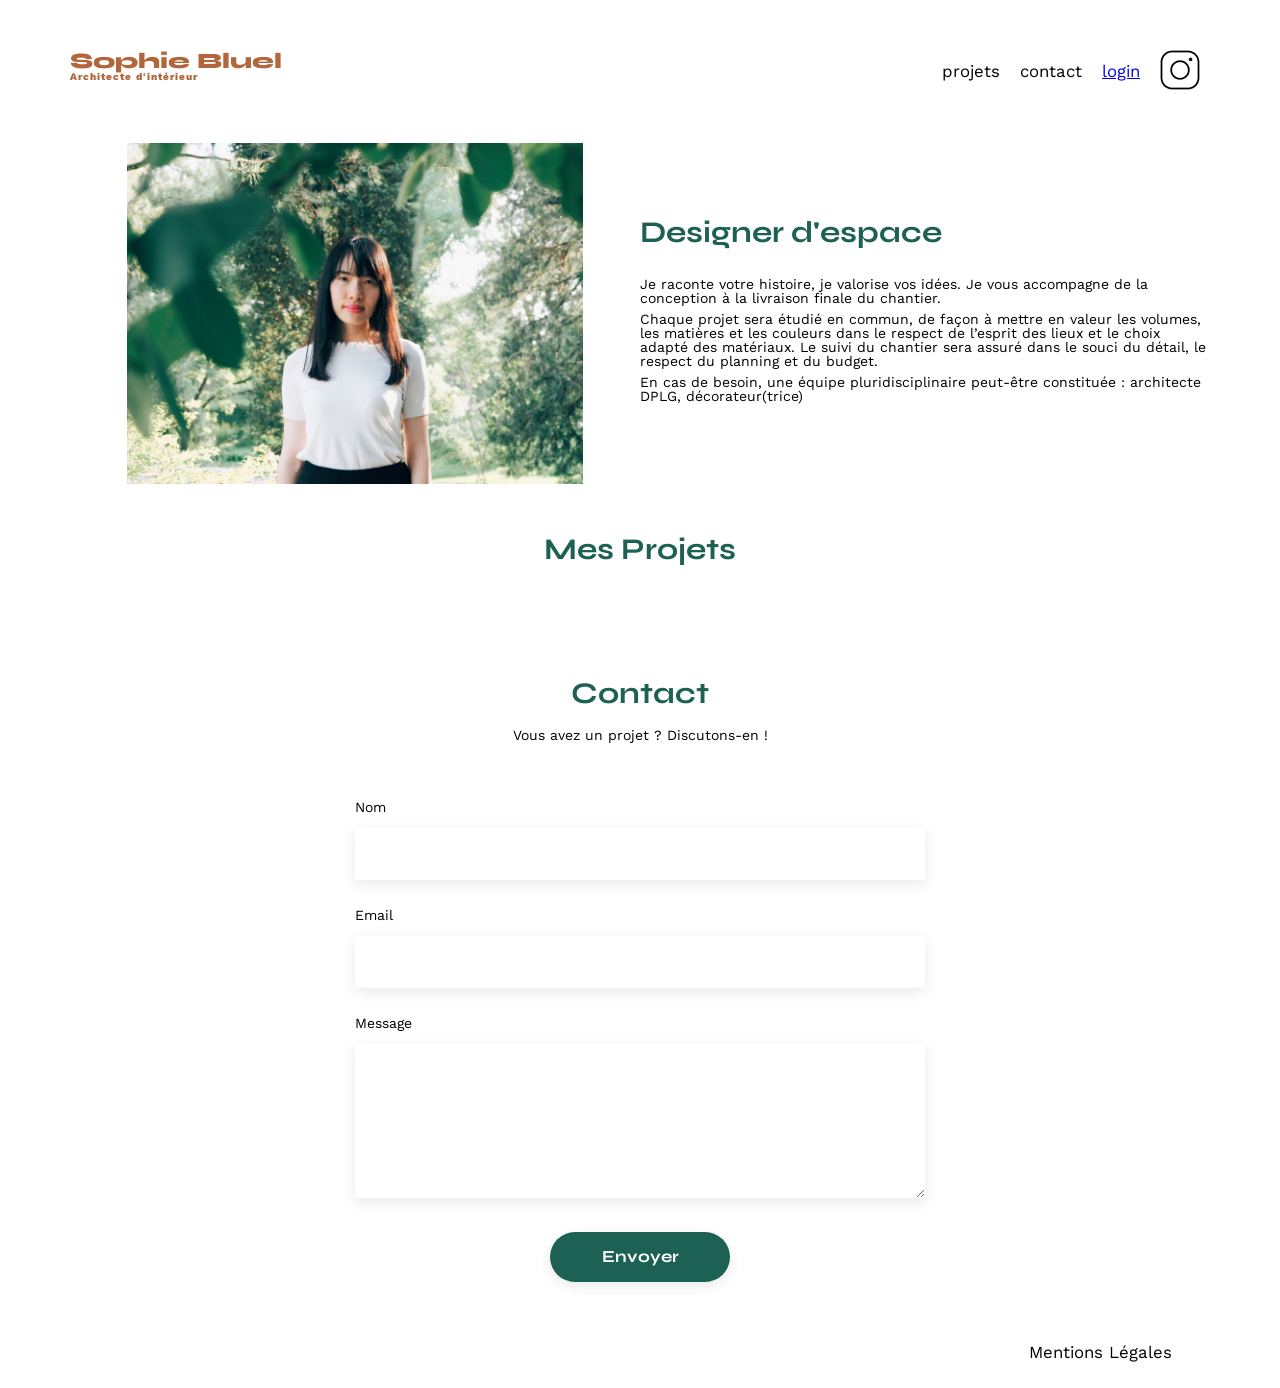
==== FrontEnd/index.html @ d412f5e6 "Initial commit - portfolio architecte" ====
<!DOCTYPE html>
<html lang="fr">
<head>
	<meta charset="UTF-8">
	<title>Sophie Bluel - Architecte d'intérieur</title>
	<meta name="viewport" content="width=device-width, initial-scale=1.0">
	<link rel="preconnect" href="https://fonts.googleapis.com">
	<link rel="preconnect" href="https://fonts.gstatic.com" crossorigin>
	<link href="https://fonts.googleapis.com/css2?family=Syne:wght@700;800&family=Work+Sans&display=swap" rel="stylesheet">
	<meta name="description" content="">
	<link rel="stylesheet" href="./assets/style.css">
</head>

<body>
	<div class="edit-banner" style="display:none;">
    <p>Mode édition</p>
</div>
<header>
	<h1>Sophie Bluel <span>Architecte d'intérieur</span></h1>
	<nav>
		<ul>
			<li>projets</li>
			<li>contact</li>
			<li><a href="./login.html" id="nav-login">login</a></li>
			<li><img src="./assets/icons/instagram.png" alt="Instagram"></li>
		</ul>
	</nav>
</header>
<main>
	<section id="introduction">
		<figure>
			<img src="./assets/images/sophie-bluel.png" alt="">
		</figure>
		<article>
			<h2>Designer d'espace</h2>
			<p>Je raconte votre histoire, je valorise vos idées. Je vous accompagne de la conception à la livraison finale du chantier.</p>
			<p>Chaque projet sera étudié en commun, de façon à mettre en valeur les volumes, les matières et les couleurs dans le respect de l’esprit des lieux et le choix adapté des matériaux. Le suivi du chantier sera assuré dans le souci du détail, le respect du planning et du budget.</p>
			<p>En cas de besoin, une équipe pluridisciplinaire peut-être constituée : architecte DPLG, décorateur(trice)</p>
		</article>
	</section>
	<section id="portfolio">
		<h2>Mes Projets</h2>
		<button class="btn-edit" style="display:none;">
    modifier
</button>
		 <div class="filters">
        <!-- les boutons seront créés par le JS -->
    </div>
		<div class="gallery">
			
	<!-- vide : le JavaScript génère les photos depuis l'API -->
		</div>
	</section>
	<section id="contact">
		<h2>Contact</h2>
		<p>Vous avez un projet ? Discutons-en !</p>
		<form action="#" method="post">
			<label for="name">Nom</label>
			<input type="text" name="name" id="name">
			<label for="email">Email</label>
			<input type="email" name="email" id="email">
			<label for="message">Message</label>
			<textarea name="message" id="message" cols="30" rows="10"></textarea>
			<input type="submit" value="Envoyer">
		</form>
	</section>
</main>

<footer>
	<nav>
		<ul>
			<li>Mentions Légales</li>
		</ul>
	</nav>
</footer>
<div id="modal" class="modal hidden">
    <div class="modal-wrapper">
        <button class="modal-close">&times;</button>
        <button class="modal-back hidden">&larr;</button>

        <!-- Vue 1 : galerie admin -->
        <div id="modal-gallery">
            <h3>Galerie photo</h3>
            <div class="modal-photos"></div>
            <hr>
            <button id="btn-add-photo">Ajouter une photo</button>
        </div>

        <!-- Vue 2 : formulaire ajout -->
        <div id="modal-form" class="hidden">
            <h3>Ajout photo</h3>
            <form id="add-work-form">
                <label>Image</label>
                <input type="file" id="work-image" accept="image/*">
                <img id="preview" style="display:none; max-width:200px;">

                <label>Titre</label>
                <input type="text" id="work-title" placeholder="Titre" required>

                <label>Catégorie</label>
                <select id="work-category" required></select>

                <p id="form-error" style="display:none; color:red;"></p>
                <button type="submit">Valider</button>
            </form>
        </div>
    </div>
</div>
<script src="./assets/script.js"></script>
</body>
</html>
---- FrontEnd/assets/style.css ----
/* http://meyerweb.com/eric/tools/css/reset/
   v2.0 | 20110126
   License: none (public domain)
*/

html,
body,
div,
span,
applet,
object,
iframe,
h1,
h2,
h3,
h4,
h5,
h6,
p,
blockquote,
pre,
a,
abbr,
acronym,
address,
big,
cite,
code,
del,
dfn,
em,
img,
ins,
kbd,
q,
s,
samp,
small,
strike,
strong,
sub,
sup,
tt,
var,
b,
u,
i,
center,
dl,
dt,
dd,
ol,
ul,
li,
fieldset,
form,
label,
legend,
table,
caption,
tbody,
tfoot,
thead,
tr,
th,
td,
article,
aside,
canvas,
details,
embed,
figure,
figcaption,
footer,
header,
hgroup,
menu,
nav,
output,
ruby,
section,
summary,
time,
mark,
audio,
video {
  margin: 0;
  padding: 0;
  border: 0;
  font-size: 100%;
  font: inherit;
  vertical-align: baseline;
}
/* HTML5 display-role reset for older browsers */
article,
aside,
details,
figcaption,
figure,
footer,
header,
hgroup,
menu,
nav,
section {
  display: block;
}
body {
  line-height: 1;
}
ol,
ul {
  list-style: none;
}
blockquote,
q {
  quotes: none;
}
blockquote:before,
blockquote:after,
q:before,
q:after {
  content: "";
  content: none;
}
table {
  border-collapse: collapse;
  border-spacing: 0;
}
/** end reset css**/
body {
  max-width: 1140px;
  margin: auto;
  font-family: "Work Sans";
  font-size: 14px;
}
header {
  display: flex;
  justify-content: space-between;
  margin: 50px 0;
}
section {
  margin: 50px 0;
}

h1 {
  display: flex;
  flex-direction: column;
  font-family: "Syne";
  font-size: 22px;
  font-weight: 800;
  color: #b1663c;
}

h1 > span {
  font-family: "Work Sans";
  font-size: 10px;
  letter-spacing: 0.1em;
}

h2 {
  font-family: "Syne";
  font-weight: 700;
  font-size: 30px;
  color: #1d6154;
}
nav ul {
  display: flex;
  align-items: center;
  list-style-type: none;
}
nav li {
  padding: 0 10px;
  font-size: 1.2em;
}

li:hover {
  color: #b1663c;
}
#introduction {
  display: flex;
  align-items: center;
}
#introduction figure {
  flex: 1;
}
#introduction img {
  display: block;
  margin: auto;
  width: 80%;
}

#introduction article {
  flex: 1;
}
#introduction h2 {
  margin-bottom: 1em;
}

#introduction p {
  margin-bottom: 0.5em;
}
#portfolio h2 {
  text-align: center;
  margin-bottom: 1em;
}
/* ── Boutons de filtre ── */
.filters {
  display: flex;
  gap: 15px;
  justify-content: center;
  margin: 2rem 0;
}

.filters button {
  padding: 10px 25px;
  border-radius: 50px;
  border: 2px solid #1d6154;
  background-color: transparent;
  color: #1d6154;
  font-family: "Work Sans", sans-serif;
  font-size: 14px;
  cursor: pointer;
  transition: all 0.3s ease;
}

.filters button:hover {
  background-color: #1d6154;
  color: white;
}

.filters button.active {
  background-color: #1d6154;
  color: white;
  border-color: #1d6154;
}
.gallery {
  width: 100%;
  display: grid;
  grid-template-columns: 1fr 1fr 1fr;
  grid-column-gap: 20px;
  grid-row-gap: 20px;
}

.gallery img {
  width: 100%;
}
#contact {
  width: 50%;
  margin: auto;
}
#contact > * {
  text-align: center;
}
#contact h2 {
  margin-bottom: 20px;
}
#contact form {
  text-align: left;
  margin-top: 30px;
  display: flex;
  flex-direction: column;
}

#contact input {
  height: 50px;
  font-size: 1.2em;
  border: none;
  box-shadow: 0px 4px 14px rgba(0, 0, 0, 0.09);
}
#contact label {
  margin: 2em 0 1em 0;
}
#contact textarea {
  border: none;
  box-shadow: 0px 4px 14px rgba(0, 0, 0, 0.09);
}

input[type="submit"] {
  font-family: "Syne";
  font-weight: 700;
  color: white;
  background-color: #1d6154;
  margin: 2em auto;
  width: 180px;
  text-align: center;
  border-radius: 60px;
}

footer nav ul {
  display: flex;
  justify-content: flex-end;
  margin: 2em;
}

/* ── Mode édition ── */
.edit-banner {
  background-color: #000000;
  color: #ffffff;
  display: flex;
  align-items: center;
  justify-content: center;
  padding: 10px;
  font-family: "Work Sans", sans-serif;
  font-size: 14px;
  width: 100%;
}

.edit-banner p {
  display: flex;
  align-items: center;
  gap: 10px;
}

.btn-edit {
  background: none;
  border: none;
  cursor: pointer;
  font-family: "Work Sans", sans-serif;
  font-size: 14px;
  display: flex;
  align-items: center;
  gap: 5px;
}
/* ── Modale ── */
.hidden {
  display: none !important;
}

.modal {
  position: fixed;
  top: 0;
  left: 0;
  width: 100%;
  height: 100%;
  background-color: rgba(0, 0, 0, 0.7);
  display: flex;
  align-items: center;
  justify-content: center;
  z-index: 100;
}

.modal-wrapper {
  background-color: white;
  padding: 2rem;
  border-radius: 10px;
  width: 630px;
  max-height: 85vh;
  overflow-y: auto;
  position: relative;
}

.modal-close {
  position: absolute;
  top: 1rem;
  right: 1rem;
  background: none;
  border: none;
  font-size: 1.5rem;
  cursor: pointer;
}

.modal-back {
  position: absolute;
  top: 1rem;
  left: 1rem;
  background: none;
  border: none;
  font-size: 1.5rem;
  cursor: pointer;
}

.modal-photos {
  display: grid;
  grid-template-columns: repeat(3, 1fr);
  gap: 1rem;
  margin: 1rem 0;
}

.modal-photos figure {
  position: relative;
  margin: 0;
}

.modal-photos figure img {
  width: 100%;
  height: 130px;
  object-fit: cover;
}

.modal-photos figure button {
  position: absolute;
  bottom: 0.3rem;
  right: 0.3rem;
  background: none;
  border: none;
  cursor: pointer;
  font-size: 1.2rem;
}

#modal-form form {
  display: flex;
  flex-direction: column;
  gap: 1rem;
}

#modal-form input,
#modal-form select {
  padding: 0.5rem;
  border: 1px solid #ccc;
  border-radius: 5px;
}

#modal-form button[type="submit"] {
  background-color: #1d6154;
  color: white;
  padding: 0.75rem;
  border: none;
  border-radius: 5px;
  cursor: pointer;
  font-size: 1rem;
}

#preview {
  max-width: 200px;
  max-height: 169px;
  object-fit: cover;
}
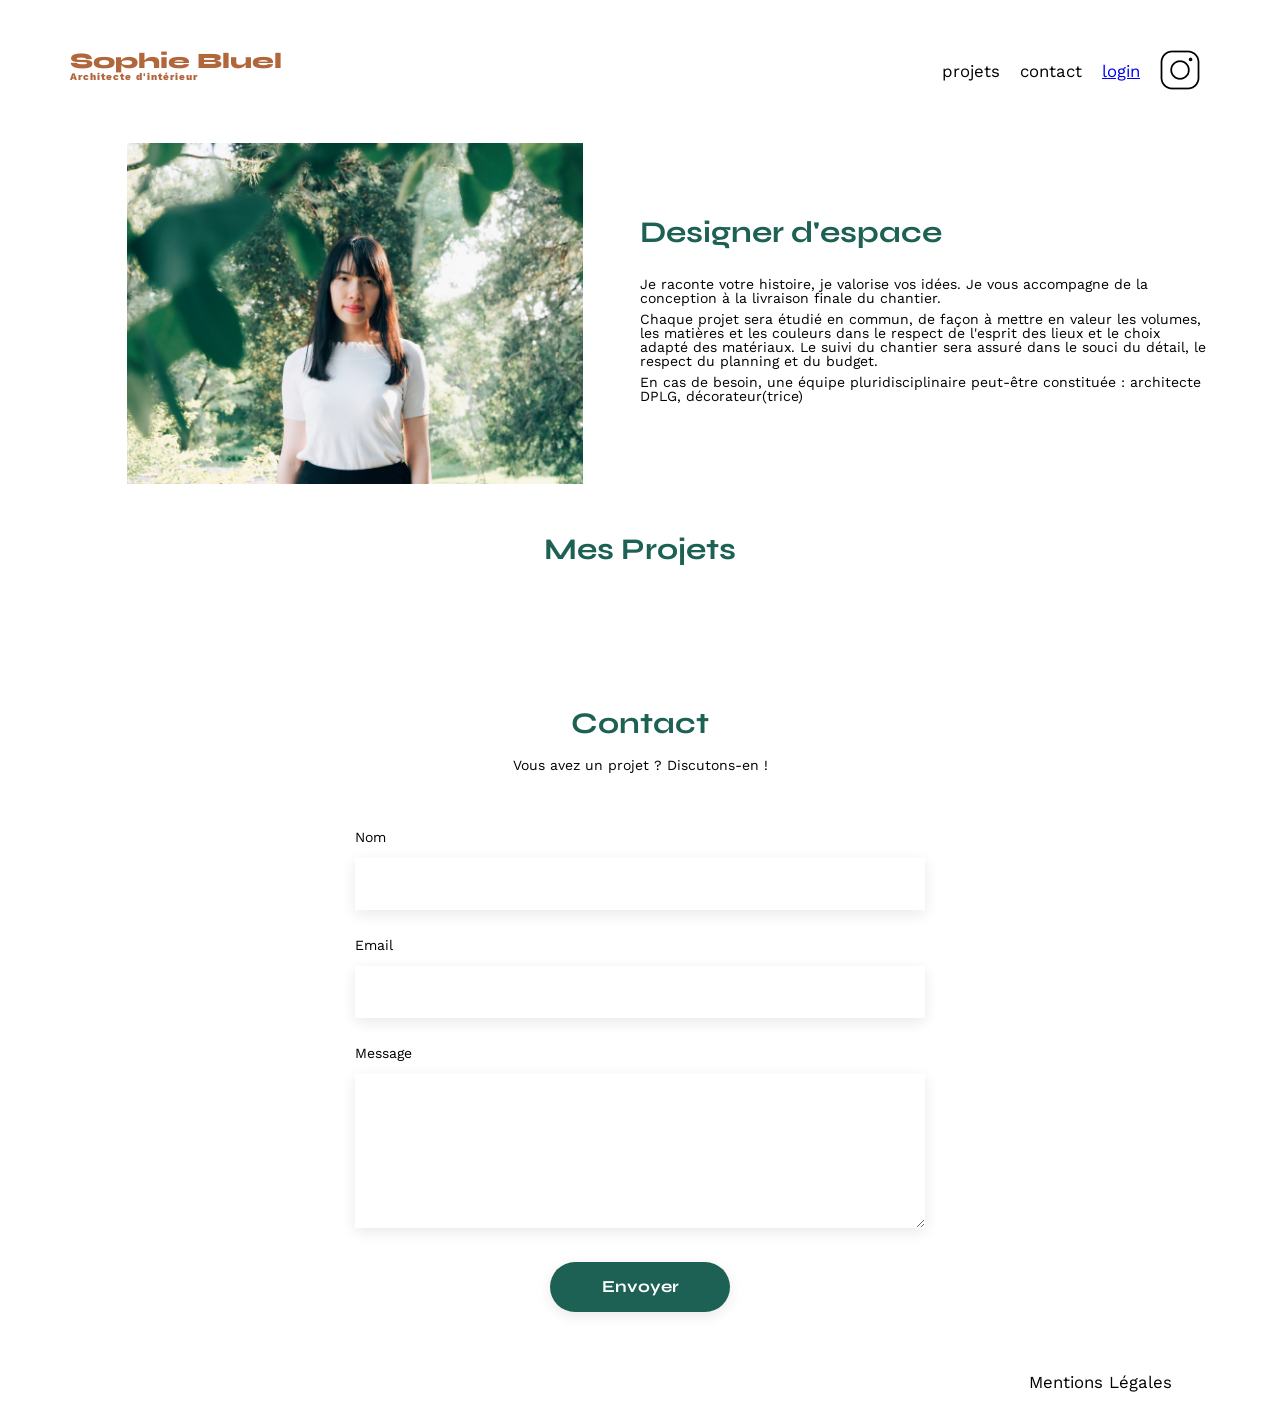
==== commit 0c898efc: "Correction du formulaire et style" ====
--- a/FrontEnd/index.html
+++ b/FrontEnd/index.html
@@ -10,102 +10,128 @@
 	<meta name="description" content="">
 	<link rel="stylesheet" href="./assets/style.css">
 </head>
-
 <body>
 	<div class="edit-banner" style="display:none;">
-    <p>Mode édition</p>
-</div>
-<header>
-	<h1>Sophie Bluel <span>Architecte d'intérieur</span></h1>
-	<nav>
-		<ul>
-			<li>projets</li>
-			<li>contact</li>
-			<li><a href="./login.html" id="nav-login">login</a></li>
-			<li><img src="./assets/icons/instagram.png" alt="Instagram"></li>
-		</ul>
-	</nav>
-</header>
-<main>
-	<section id="introduction">
-		<figure>
-			<img src="./assets/images/sophie-bluel.png" alt="">
-		</figure>
-		<article>
-			<h2>Designer d'espace</h2>
-			<p>Je raconte votre histoire, je valorise vos idées. Je vous accompagne de la conception à la livraison finale du chantier.</p>
-			<p>Chaque projet sera étudié en commun, de façon à mettre en valeur les volumes, les matières et les couleurs dans le respect de l’esprit des lieux et le choix adapté des matériaux. Le suivi du chantier sera assuré dans le souci du détail, le respect du planning et du budget.</p>
-			<p>En cas de besoin, une équipe pluridisciplinaire peut-être constituée : architecte DPLG, décorateur(trice)</p>
-		</article>
-	</section>
-	<section id="portfolio">
-		<h2>Mes Projets</h2>
-		<button class="btn-edit" style="display:none;">
-    modifier
-</button>
-		 <div class="filters">
-        <!-- les boutons seront créés par le JS -->
-    </div>
-		<div class="gallery">
-			
-	<!-- vide : le JavaScript génère les photos depuis l'API -->
+		<p>Mode édition</p>
+	</div>
+	<header>
+		<h1>Sophie Bluel <span>Architecte d'intérieur</span></h1>
+		<nav>
+			<ul>
+				<li>projets</li>
+				<li>contact</li>
+				<li><a href="./login.html" id="nav-login">login</a></li>
+				<li><img src="./assets/icons/instagram.png" alt="Instagram"></li>
+			</ul>
+		</nav>
+	</header>
+	<main>
+		<section id="introduction">
+			<figure>
+				<img src="./assets/images/sophie-bluel.png" alt="">
+			</figure>
+			<article>
+				<h2>Designer d'espace</h2>
+				<p>Je raconte votre histoire, je valorise vos idées. Je vous accompagne de la conception à la livraison finale du chantier.</p>
+				<p>Chaque projet sera étudié en commun, de façon à mettre en valeur les volumes, les matières et les couleurs dans le respect de l'esprit des lieux et le choix adapté des matériaux. Le suivi du chantier sera assuré dans le souci du détail, le respect du planning et du budget.</p>
+				<p>En cas de besoin, une équipe pluridisciplinaire peut-être constituée : architecte DPLG, décorateur(trice)</p>
+			</article>
+		</section>
+		<section id="portfolio">
+			<div class="portfolio-header">
+				<h2>Mes Projets</h2>
+				<button class="btn-edit" style="display:none;">
+					<svg width="16" height="16" viewBox="0 0 16 16" fill="none" xmlns="http://www.w3.org/2000/svg">
+						<path d="M11.333 2a1.886 1.886 0 0 1 2.667 2.667L4.933 13.733l-3.6.8.8-3.6L11.333 2z" stroke="#000000" stroke-width="1.4" stroke-linecap="round" stroke-linejoin="round"/>
+					</svg>
+					modifier
+				</button>
+			</div>
+			<div class="filters">
+				<!-- les boutons seront créés par le JS -->
+			</div>
+			<div class="gallery">
+				<!-- vide : le JavaScript génère les photos depuis l'API -->
+			</div>
+		</section>
+		<section id="contact">
+			<h2>Contact</h2>
+			<p>Vous avez un projet ? Discutons-en !</p>
+			<form action="#" method="post">
+				<label for="name">Nom</label>
+				<input type="text" name="name" id="name">
+				<label for="email">Email</label>
+				<input type="email" name="email" id="email">
+				<label for="message">Message</label>
+				<textarea name="message" id="message" cols="30" rows="10"></textarea>
+				<input type="submit" value="Envoyer">
+			</form>
+		</section>
+	</main>
+	<footer>
+		<nav>
+			<ul>
+				<li>Mentions Légales</li>
+			</ul>
+		</nav>
+	</footer>
+
+	<!-- ── MODALE ── -->
+	<div id="modal" class="modal hidden">
+		<div class="modal-wrapper">
+			<button class="modal-close">&times;</button>
+			<button class="modal-back hidden">&#8592;</button>
+
+			<!-- Vue 1 : galerie admin -->
+			<div id="modal-gallery">
+				<h3>Galerie photo</h3>
+				<div class="modal-photos"></div>
+				<hr class="modal-hr">
+				<button id="btn-add-photo">Ajouter une photo</button>
+			</div>
+
+			<!-- Vue 2 : formulaire ajout -->
+			<div id="modal-form" class="hidden">
+				<h3>Ajout photo</h3>
+				<form id="add-work-form">
+					<!-- Zone upload -->
+					<div class="upload-zone" id="upload-zone">
+						<input type="file" id="work-image" accept="image/jpeg,image/png" hidden>
+						<img id="preview" style="display:none;">
+						<div class="upload-placeholder" id="upload-placeholder">
+							<div class="upload-icon">
+								<svg width="40" height="40" viewBox="0 0 40 40" fill="none" xmlns="http://www.w3.org/2000/svg">
+									<rect x="4" y="8" width="32" height="26" rx="3" fill="none" stroke="#9bb5c0" stroke-width="1.5"/>
+									<circle cx="14" cy="17" r="3" fill="#9bb5c0"/>
+									<path d="M6 30 L14 20 L21 27 L27 21 L34 30" fill="none" stroke="#9bb5c0" stroke-width="1.5" stroke-linejoin="round"/>
+								</svg>
+							</div>
+							<button type="button" class="btn-upload-trigger" id="btn-upload-trigger">+ Ajouter photo</button>
+							<p class="upload-hint">jpg, png : 4mo max</p>
+						</div>
+					</div>
+
+					<div class="form-field">
+						<label for="work-title">Titre</label>
+						<input type="text" id="work-title" required>
+					</div>
+
+					<div class="form-field">
+						<label for="work-category">Catégorie</label>
+						<select id="work-category" required>
+							<option value=""></option>
+						</select>
+					</div>
+
+					<hr class="modal-hr">
+
+					<p id="form-error" style="display:none; color:#e74c3c; font-size:13px; text-align:center; margin-bottom:10px;"></p>
+					<button type="submit" id="btn-valider" class="btn-valider" disabled>Valider</button>
+				</form>
+			</div>
 		</div>
-	</section>
-	<section id="contact">
-		<h2>Contact</h2>
-		<p>Vous avez un projet ? Discutons-en !</p>
-		<form action="#" method="post">
-			<label for="name">Nom</label>
-			<input type="text" name="name" id="name">
-			<label for="email">Email</label>
-			<input type="email" name="email" id="email">
-			<label for="message">Message</label>
-			<textarea name="message" id="message" cols="30" rows="10"></textarea>
-			<input type="submit" value="Envoyer">
-		</form>
-	</section>
-</main>
+	</div>
 
-<footer>
-	<nav>
-		<ul>
-			<li>Mentions Légales</li>
-		</ul>
-	</nav>
-</footer>
-<div id="modal" class="modal hidden">
-    <div class="modal-wrapper">
-        <button class="modal-close">&times;</button>
-        <button class="modal-back hidden">&larr;</button>
-
-        <!-- Vue 1 : galerie admin -->
-        <div id="modal-gallery">
-            <h3>Galerie photo</h3>
-            <div class="modal-photos"></div>
-            <hr>
-            <button id="btn-add-photo">Ajouter une photo</button>
-        </div>
-
-        <!-- Vue 2 : formulaire ajout -->
-        <div id="modal-form" class="hidden">
-            <h3>Ajout photo</h3>
-            <form id="add-work-form">
-                <label>Image</label>
-                <input type="file" id="work-image" accept="image/*">
-                <img id="preview" style="display:none; max-width:200px;">
-
-                <label>Titre</label>
-                <input type="text" id="work-title" placeholder="Titre" required>
-
-                <label>Catégorie</label>
-                <select id="work-category" required></select>
-
-                <p id="form-error" style="display:none; color:red;"></p>
-                <button type="submit">Valider</button>
-            </form>
-        </div>
-    </div>
-</div>
-<script src="./assets/script.js"></script>
+	<script src="./assets/script.js"></script>
 </body>
 </html>
--- a/FrontEnd/assets/style.css
+++ b/FrontEnd/assets/style.css
@@ -345,7 +345,8 @@
   padding: 2rem;
   border-radius: 10px;
   width: 630px;
-  max-height: 85vh;
+  min-height: 680px;
+  max-height: 90vh;
   overflow-y: auto;
   position: relative;
 }
@@ -402,23 +403,22 @@
   display: flex;
   flex-direction: column;
   gap: 1rem;
-}
-
-#modal-form input,
-#modal-form select {
-  padding: 0.5rem;
-  border: 1px solid #ccc;
-  border-radius: 5px;
+  flex: 1;
 }
 
 #modal-form button[type="submit"] {
+  margin-top: auto;
   background-color: #1d6154;
   color: white;
   padding: 0.75rem;
   border: none;
-  border-radius: 5px;
+  border-radius: 60px;
   cursor: pointer;
   font-size: 1rem;
+  font-family: "Work Sans", sans-serif;
+  font-weight: 600;
+  width: 220px;
+  align-self: center;
 }
 
 #preview {
@@ -426,3 +426,281 @@
   max-height: 169px;
   object-fit: cover;
 }
+
+/* ══════════════════════════════════════════════
+   MODIFICATIONS P6 v3 — Précision screenshots
+   ══════════════════════════════════════════════ */
+
+/* ── Portfolio header : h2 + btn-edit alignés sur la même ligne ── */
+.portfolio-header {
+  display: flex;
+  align-items: center;
+  justify-content: center;
+  gap: 20px;
+  margin-bottom: 2em;
+}
+
+/* Annuler le margin-bottom du h2 dans portfolio-header */
+.portfolio-header h2 {
+  margin-bottom: 0;
+  text-align: left;
+  line-height: 1;
+}
+
+/* Bouton modifier — noir, aligné avec h2 */
+.btn-edit {
+  background: none;
+  border: none;
+  cursor: pointer;
+  font-family: "Work Sans", sans-serif;
+  font-size: 14px;
+  color: #000000;
+  display: flex;
+  align-items: center;
+  gap: 6px;
+  padding: 0;
+  line-height: 1;
+}
+
+.btn-edit:hover { opacity: 0.6; }
+
+/* ── Modale overlay ── */
+.modal {
+  position: fixed;
+  top: 0; left: 0;
+  width: 100%; height: 100%;
+  background-color: rgba(0,0,0,0.6);
+  display: flex;
+  align-items: center;
+  justify-content: center;
+  z-index: 1000;
+}
+
+/* ── Modale wrapper — taille identique pour les 2 vues ── */
+/* Galerie : ~620px x 680px | Ajout : ~540px x 680px
+   On utilise 630px pour harmoniser comme sur les screenshots */
+.modal-wrapper {
+  background-color: #fff;
+  border-radius: 10px;
+  width: 630px;
+  min-height: 680px;
+  max-height: 90vh;
+  overflow-y: auto;
+  position: relative;
+  padding: 40px 46px 40px;
+  display: flex;
+  flex-direction: column;
+}
+
+/* ── Boutons fermer / retour ── */
+.modal-close {
+  position: absolute;
+  top: 16px; right: 20px;
+  background: none; border: none;
+  font-size: 22px; cursor: pointer;
+  color: #333; line-height: 1;
+}
+.modal-back {
+  position: absolute;
+  top: 16px; left: 20px;
+  background: none; border: none;
+  font-size: 20px; cursor: pointer;
+  color: #333; line-height: 1;
+}
+.modal-close:hover, .modal-back:hover { opacity: 0.6; }
+
+/* ── Titres modale ── */
+#modal-gallery h3,
+#modal-form h3 {
+  font-family: "Syne", sans-serif;
+  font-size: 22px;
+  font-weight: 700;
+  text-align: center;
+  color: #000;
+  margin-bottom: 28px;
+}
+
+/* ── VUE 1 : Galerie photos — grille 5 colonnes ── */
+.modal-photos {
+  display: grid;
+  grid-template-columns: repeat(5, 1fr);
+  gap: 10px;
+  margin-bottom: 20px;
+}
+
+.modal-photos figure {
+  position: relative;
+  margin: 0;
+}
+
+.modal-photos figure img {
+  width: 100%;
+  height: 84px;
+  object-fit: cover;
+  border-radius: 2px;
+  display: block;
+}
+
+/* Poubelle en HAUT à droite — comme sur le screenshot */
+.modal-photos figure button {
+  position: absolute;
+  top: 4px;
+  right: 4px;
+  background: rgba(0,0,0,0.70);
+  border: none;
+  cursor: pointer;
+  width: 26px;
+  height: 26px;
+  display: flex;
+  align-items: center;
+  justify-content: center;
+  border-radius: 4px;
+  padding: 0;
+  transition: background 0.15s;
+}
+.modal-photos figure button:hover { background: rgba(0,0,0,0.9); }
+
+.trash-icon {
+  width: 14px;
+  height: 14px;
+  display: block;
+}
+
+/* ── Séparateur ── */
+.modal-hr {
+  border: none;
+  border-top: 1px solid #e0e0e0;
+  margin: 20px 0;
+}
+
+/* ── Bouton "Ajouter une photo" (vue 1) — poussé en bas ── */
+#btn-add-photo {
+  display: block;
+  margin: auto auto 0;
+  background-color: #1d6154;
+  color: white;
+  border: none;
+  border-radius: 60px;
+  padding: 14px 0;
+  width: 220px;
+  text-align: center;
+  font-family: "Work Sans", sans-serif;
+  font-size: 14px;
+  font-weight: 600;
+  cursor: pointer;
+  transition: background 0.2s;
+}
+#btn-add-photo:hover { background-color: #174f44; }
+
+/* ── VUE 2 : Zone upload ── */
+.upload-zone {
+  background-color: #e8eff2;
+  border-radius: 8px;
+  height: 170px;
+  display: flex;
+  align-items: center;
+  justify-content: center;
+  cursor: pointer;
+  overflow: hidden;
+  position: relative;
+}
+
+.upload-placeholder {
+  display: flex;
+  flex-direction: column;
+  align-items: center;
+  gap: 10px;
+  width: 100%;
+}
+
+.upload-icon svg { display: block; }
+
+.btn-upload-trigger {
+  background-color: #c8d8e0;
+  color: #1d6154;
+  border: none;
+  border-radius: 60px;
+  padding: 8px 22px;
+  font-family: "Work Sans", sans-serif;
+  font-size: 13px;
+  font-weight: 600;
+  cursor: pointer;
+  transition: background 0.2s;
+}
+.btn-upload-trigger:hover { background-color: #b0c8d4; }
+
+.upload-hint {
+  font-size: 11px;
+  color: #888;
+  font-family: "Work Sans", sans-serif;
+}
+
+#preview {
+  width: 100%;
+  height: 170px;
+  object-fit: cover;
+  display: block;
+}
+
+/* ── Champs formulaire ── */
+.form-field {
+  display: flex;
+  flex-direction: column;
+  gap: 8px;
+  margin-top: 20px;
+}
+
+.form-field label {
+  font-family: "Work Sans", sans-serif;
+  font-size: 14px;
+  font-weight: 500;
+  color: #000;
+}
+
+.form-field input,
+.form-field select {
+  padding: 12px 14px;
+  border: 1px solid #d0d0d0;
+  border-radius: 6px;
+  font-family: "Work Sans", sans-serif;
+  font-size: 14px;
+  color: #333;
+  background: white;
+  -webkit-appearance: none;
+  appearance: none;
+  outline: none;
+  transition: border-color 0.2s;
+}
+.form-field input:focus,
+.form-field select:focus { border-color: #1d6154; }
+
+.form-field select {
+  background-image: url("data:image/svg+xml,%3Csvg xmlns='http://www.w3.org/2000/svg' width='12' height='8' viewBox='0 0 12 8'%3E%3Cpath d='M1 1l5 5 5-5' stroke='%23666' stroke-width='1.5' fill='none' stroke-linecap='round'/%3E%3C/svg%3E");
+  background-repeat: no-repeat;
+  background-position: right 14px center;
+  padding-right: 36px;
+}
+
+/* ── Bouton Valider ──
+   Screenshot : vert plein, largeur ~240px, arrondi
+   Désactivé quand champs vides, activé dès que tout est rempli */
+.btn-valider {
+  display: block;
+  width: 240px;
+  margin: 0 auto;
+  background-color: #a0a0a0;
+  color: white;
+  border: none;
+  border-radius: 6px;
+  padding: 14px 0;
+  font-family: "Work Sans", sans-serif;
+  font-size: 14px;
+  font-weight: 600;
+  cursor: not-allowed;
+  transition: background 0.2s;
+}
+.btn-valider.active {
+  background-color: #1d6154;
+  cursor: pointer;
+}
+.btn-valider.active:hover { background-color: #174f44; }
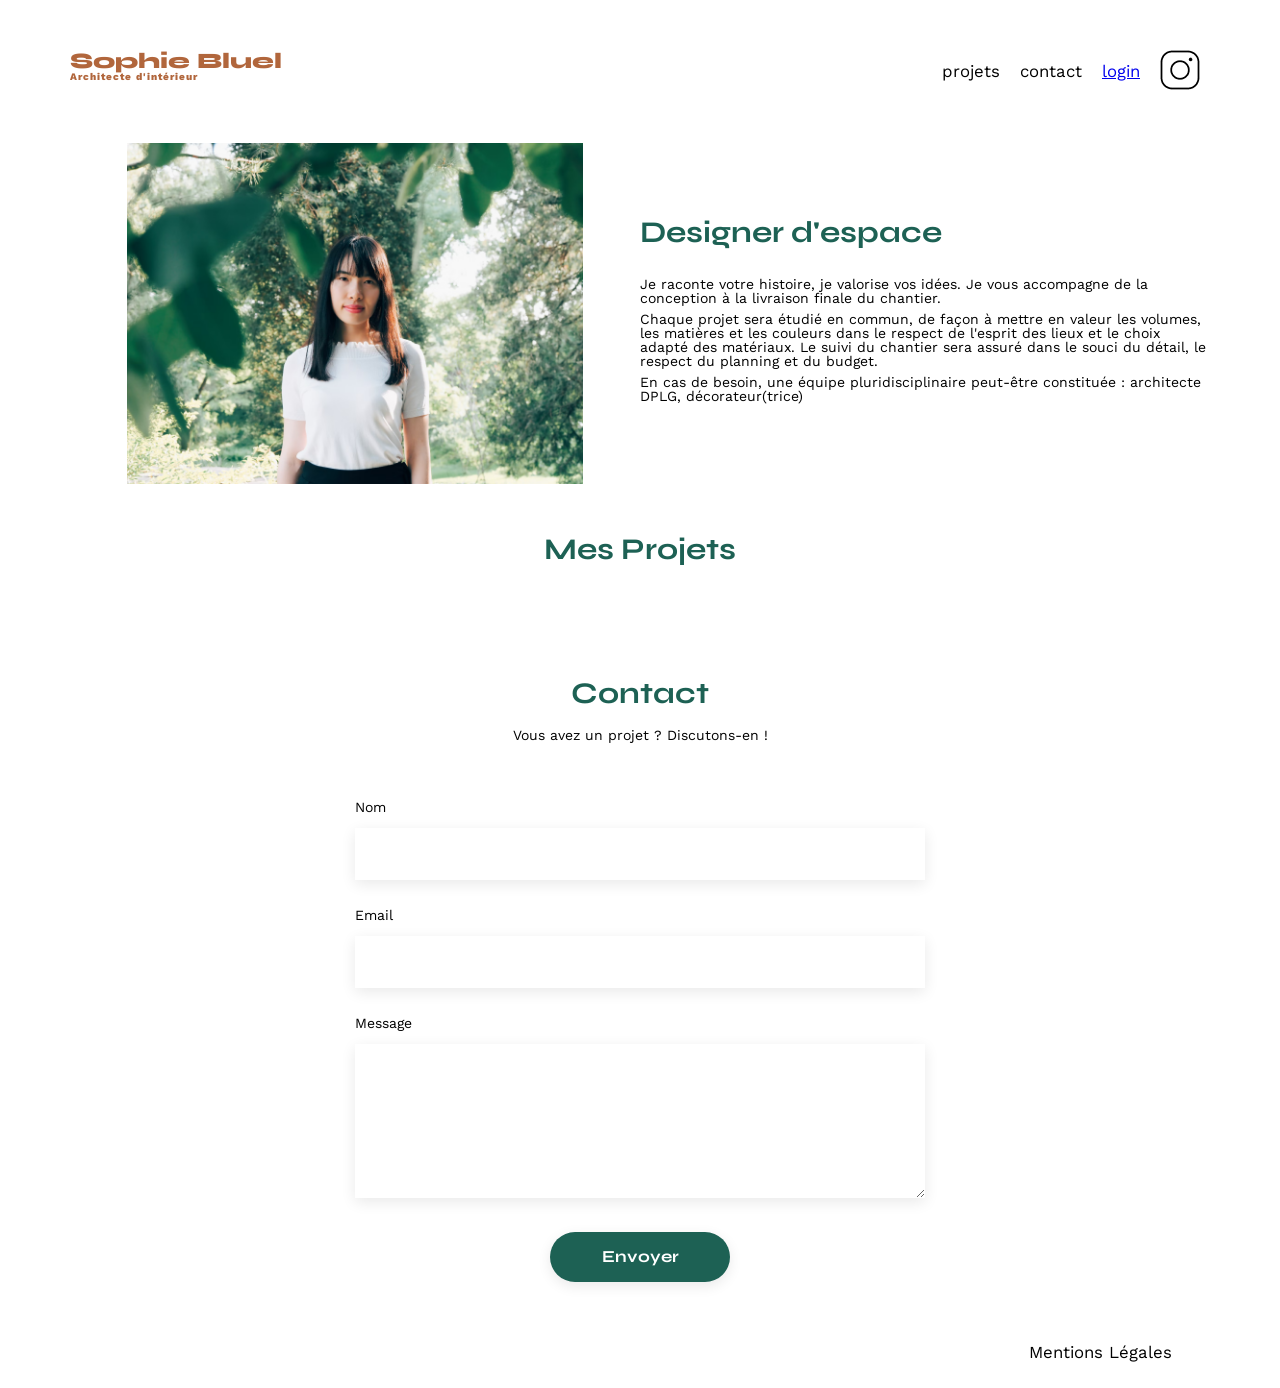
==== commit eabab955: "correction modale  css" ====
--- a/FrontEnd/index.html
+++ b/FrontEnd/index.html
@@ -4,11 +4,10 @@
 	<meta charset="UTF-8">
 	<title>Sophie Bluel - Architecte d'intérieur</title>
 	<meta name="viewport" content="width=device-width, initial-scale=1.0">
-	<link rel="preconnect" href="https://fonts.googleapis.com">
-	<link rel="preconnect" href="https://fonts.gstatic.com" crossorigin>
-	<link href="https://fonts.googleapis.com/css2?family=Syne:wght@700;800&family=Work+Sans&display=swap" rel="stylesheet">
-	<meta name="description" content="">
-	<link rel="stylesheet" href="./assets/style.css">
+	<link rel="preconnect" href="https://fonts.googleapis.com" type="text/css">
+    <link rel="preconnect" href="https://fonts.gstatic.com" crossorigin type="text/css">
+    <link href="https://fonts.googleapis.com/css2?family=Syne:wght@700;800&family=Work+Sans&display=swap" rel="stylesheet" type="text/css">
+	<link rel="stylesheet" href="./assets/style.css" type="text/css">
 </head>
 <body>
 	<div class="edit-banner" style="display:none;">
@@ -126,7 +125,9 @@
 					<hr class="modal-hr">
 
 					<p id="form-error" style="display:none; color:#e74c3c; font-size:13px; text-align:center; margin-bottom:10px;"></p>
-					<button type="submit" id="btn-valider" class="btn-valider" disabled>Valider</button>
+				      <div class="form-footer">
+                  <button type="submit" id="btn-valider" class="btn-valider" disabled>Valider</button>
+                        </div>	
 				</form>
 			</div>
 		</div>
--- a/FrontEnd/assets/style.css
+++ b/FrontEnd/assets/style.css
@@ -91,7 +91,6 @@
   font: inherit;
   vertical-align: baseline;
 }
-/* HTML5 display-role reset for older browsers */
 article,
 aside,
 details,
@@ -127,7 +126,9 @@
   border-collapse: collapse;
   border-spacing: 0;
 }
-/** end reset css**/
+
+/** end reset css **/
+
 body {
   max-width: 1140px;
   margin: auto;
@@ -151,13 +152,11 @@
   font-weight: 800;
   color: #b1663c;
 }
-
 h1 > span {
   font-family: "Work Sans";
   font-size: 10px;
   letter-spacing: 0.1em;
 }
-
 h2 {
   font-family: "Syne";
   font-weight: 700;
@@ -173,10 +172,10 @@
   padding: 0 10px;
   font-size: 1.2em;
 }
-
 li:hover {
   color: #b1663c;
 }
+
 #introduction {
   display: flex;
   align-items: center;
@@ -189,21 +188,25 @@
   margin: auto;
   width: 80%;
 }
-
 #introduction article {
   flex: 1;
 }
 #introduction h2 {
   margin-bottom: 1em;
 }
-
 #introduction p {
   margin-bottom: 0.5em;
 }
+
 #portfolio h2 {
   text-align: center;
   margin-bottom: 1em;
 }
+#portfolio .portfolio-header h2 {
+  margin-bottom: 0;
+  text-align: left;
+}
+
 /* ── Boutons de filtre ── */
 .filters {
   display: flex;
@@ -211,7 +214,6 @@
   justify-content: center;
   margin: 2rem 0;
 }
-
 .filters button {
   padding: 10px 25px;
   border-radius: 50px;
@@ -223,17 +225,16 @@
   cursor: pointer;
   transition: all 0.3s ease;
 }
-
 .filters button:hover {
   background-color: #1d6154;
   color: white;
 }
-
 .filters button.active {
   background-color: #1d6154;
   color: white;
   border-color: #1d6154;
 }
+
 .gallery {
   width: 100%;
   display: grid;
@@ -241,10 +242,10 @@
   grid-column-gap: 20px;
   grid-row-gap: 20px;
 }
-
 .gallery img {
   width: 100%;
 }
+
 #contact {
   width: 50%;
   margin: auto;
@@ -261,7 +262,6 @@
   display: flex;
   flex-direction: column;
 }
-
 #contact input {
   height: 50px;
   font-size: 1.2em;
@@ -275,7 +275,6 @@
   border: none;
   box-shadow: 0px 4px 14px rgba(0, 0, 0, 0.09);
 }
-
 input[type="submit"] {
   font-family: "Syne";
   font-weight: 700;
@@ -286,14 +285,13 @@
   text-align: center;
   border-radius: 60px;
 }
-
 footer nav ul {
   display: flex;
   justify-content: flex-end;
   margin: 2em;
 }
 
-/* ── Mode édition ── */
+/* ── Mode édition : bannière noire en haut ── */
 .edit-banner {
   background-color: #000000;
   color: #ffffff;
@@ -305,23 +303,44 @@
   font-size: 14px;
   width: 100%;
 }
-
 .edit-banner p {
   display: flex;
   align-items: center;
   gap: 10px;
 }
 
+/* ── Portfolio header : "Mes Projets" + bouton modifier sur la même ligne ── */
+.portfolio-header {
+  display: flex;
+  align-items: center;
+  justify-content: center;
+  gap: 20px;
+  margin-bottom: 2em;
+}
+.portfolio-header h2 {
+  margin-bottom: 0;
+  text-align: left;
+  line-height: 1;
+}
+
+/* ── Bouton modifier (un seul bloc) ── */
 .btn-edit {
   background: none;
   border: none;
   cursor: pointer;
   font-family: "Work Sans", sans-serif;
   font-size: 14px;
-  display: flex;
-  align-items: center;
-  gap: 5px;
-}
+  color: #000000;
+  display: flex;
+  align-items: center;
+  gap: 6px;
+  padding: 0;
+  line-height: 1;
+}
+.btn-edit:hover {
+  opacity: 0.6;
+}
+
 /* ── Modale ── */
 .hidden {
   display: none !important;
@@ -333,183 +352,64 @@
   left: 0;
   width: 100%;
   height: 100%;
-  background-color: rgba(0, 0, 0, 0.7);
-  display: flex;
-  align-items: center;
-  justify-content: center;
-  z-index: 100;
-}
-
-.modal-wrapper {
-  background-color: white;
-  padding: 2rem;
-  border-radius: 10px;
-  width: 630px;
-  min-height: 680px;
-  max-height: 90vh;
-  overflow-y: auto;
-  position: relative;
-}
-
-.modal-close {
-  position: absolute;
-  top: 1rem;
-  right: 1rem;
-  background: none;
-  border: none;
-  font-size: 1.5rem;
-  cursor: pointer;
-}
-
-.modal-back {
-  position: absolute;
-  top: 1rem;
-  left: 1rem;
-  background: none;
-  border: none;
-  font-size: 1.5rem;
-  cursor: pointer;
-}
-
-.modal-photos {
-  display: grid;
-  grid-template-columns: repeat(3, 1fr);
-  gap: 1rem;
-  margin: 1rem 0;
-}
-
-.modal-photos figure {
-  position: relative;
-  margin: 0;
-}
-
-.modal-photos figure img {
-  width: 100%;
-  height: 130px;
-  object-fit: cover;
-}
-
-.modal-photos figure button {
-  position: absolute;
-  bottom: 0.3rem;
-  right: 0.3rem;
-  background: none;
-  border: none;
-  cursor: pointer;
-  font-size: 1.2rem;
-}
-
-#modal-form form {
-  display: flex;
-  flex-direction: column;
-  gap: 1rem;
-  flex: 1;
-}
-
-#modal-form button[type="submit"] {
-  margin-top: auto;
-  background-color: #1d6154;
-  color: white;
-  padding: 0.75rem;
-  border: none;
-  border-radius: 60px;
-  cursor: pointer;
-  font-size: 1rem;
-  font-family: "Work Sans", sans-serif;
-  font-weight: 600;
-  width: 220px;
-  align-self: center;
-}
-
-#preview {
-  max-width: 200px;
-  max-height: 169px;
-  object-fit: cover;
-}
-
-/* ══════════════════════════════════════════════
-   MODIFICATIONS P6 v3 — Précision screenshots
-   ══════════════════════════════════════════════ */
-
-/* ── Portfolio header : h2 + btn-edit alignés sur la même ligne ── */
-.portfolio-header {
-  display: flex;
-  align-items: center;
-  justify-content: center;
-  gap: 20px;
-  margin-bottom: 2em;
-}
-
-/* Annuler le margin-bottom du h2 dans portfolio-header */
-.portfolio-header h2 {
-  margin-bottom: 0;
-  text-align: left;
-  line-height: 1;
-}
-
-/* Bouton modifier — noir, aligné avec h2 */
-.btn-edit {
-  background: none;
-  border: none;
-  cursor: pointer;
-  font-family: "Work Sans", sans-serif;
-  font-size: 14px;
-  color: #000000;
-  display: flex;
-  align-items: center;
-  gap: 6px;
-  padding: 0;
-  line-height: 1;
-}
-
-.btn-edit:hover { opacity: 0.6; }
-
-/* ── Modale overlay ── */
-.modal {
-  position: fixed;
-  top: 0; left: 0;
-  width: 100%; height: 100%;
-  background-color: rgba(0,0,0,0.6);
+  background-color: rgba(0, 0, 0, 0.6);
   display: flex;
   align-items: center;
   justify-content: center;
   z-index: 1000;
 }
-
-/* ── Modale wrapper — taille identique pour les 2 vues ── */
-/* Galerie : ~620px x 680px | Ajout : ~540px x 680px
-   On utilise 630px pour harmoniser comme sur les screenshots */
 .modal-wrapper {
   background-color: #fff;
   border-radius: 10px;
   width: 630px;
-  min-height: 680px;
-  max-height: 90vh;
+  min-height: 688px;
+  max-height: 92vh;
   overflow-y: auto;
   position: relative;
   padding: 40px 46px 40px;
   display: flex;
   flex-direction: column;
 }
-
-/* ── Boutons fermer / retour ── */
 .modal-close {
   position: absolute;
-  top: 16px; right: 20px;
-  background: none; border: none;
-  font-size: 22px; cursor: pointer;
-  color: #333; line-height: 1;
+  top: 16px;
+  right: 20px;
+  background: none;
+  border: none;
+  font-size: 22px;
+  cursor: pointer;
+  color: #333;
+  line-height: 1;
 }
 .modal-back {
   position: absolute;
-  top: 16px; left: 20px;
-  background: none; border: none;
-  font-size: 20px; cursor: pointer;
-  color: #333; line-height: 1;
-}
-.modal-close:hover, .modal-back:hover { opacity: 0.6; }
+  top: 16px;
+  left: 20px;
+  background: none;
+  border: none;
+  font-size: 20px;
+  cursor: pointer;
+  color: #333;
+  line-height: 1;
+}
+.modal-close:hover,
+.modal-back:hover {
+  opacity: 0.6;
+}
 
 /* ── Titres modale ── */
+#modal-gallery {
+  display: flex;
+  flex-direction: column;
+  flex: 1 1 0;
+  min-height: 0;
+}
+#modal-form {
+  display: flex;
+  flex-direction: column;
+  flex: 1 1 0;
+  min-height: 0;
+}
 #modal-gallery h3,
 #modal-form h3 {
   font-family: "Syne", sans-serif;
@@ -520,33 +420,29 @@
   margin-bottom: 28px;
 }
 
-/* ── VUE 1 : Galerie photos — grille 5 colonnes ── */
+/* ── Galerie modale ── */
 .modal-photos {
   display: grid;
-  grid-template-columns: repeat(5, 1fr);
+  grid-template-columns: repeat(4, 1fr);
   gap: 10px;
   margin-bottom: 20px;
 }
-
 .modal-photos figure {
   position: relative;
   margin: 0;
 }
-
 .modal-photos figure img {
   width: 100%;
-  height: 84px;
+  height: 100px;
   object-fit: cover;
   border-radius: 2px;
   display: block;
 }
-
-/* Poubelle en HAUT à droite — comme sur le screenshot */
 .modal-photos figure button {
   position: absolute;
   top: 4px;
   right: 4px;
-  background: rgba(0,0,0,0.70);
+  background: rgba(0, 0, 0, 0.7);
   border: none;
   cursor: pointer;
   width: 26px;
@@ -558,22 +454,21 @@
   padding: 0;
   transition: background 0.15s;
 }
-.modal-photos figure button:hover { background: rgba(0,0,0,0.9); }
-
+.modal-photos figure button:hover {
+  background: rgba(0, 0, 0, 0.9);
+}
 .trash-icon {
   width: 14px;
   height: 14px;
   display: block;
 }
 
-/* ── Séparateur ── */
 .modal-hr {
   border: none;
   border-top: 1px solid #e0e0e0;
   margin: 20px 0;
 }
 
-/* ── Bouton "Ajouter une photo" (vue 1) — poussé en bas ── */
 #btn-add-photo {
   display: block;
   margin: auto auto 0;
@@ -582,7 +477,7 @@
   border: none;
   border-radius: 60px;
   padding: 14px 0;
-  width: 220px;
+  width: 300px;
   text-align: center;
   font-family: "Work Sans", sans-serif;
   font-size: 14px;
@@ -590,9 +485,11 @@
   cursor: pointer;
   transition: background 0.2s;
 }
-#btn-add-photo:hover { background-color: #174f44; }
-
-/* ── VUE 2 : Zone upload ── */
+#btn-add-photo:hover {
+  background-color: #174f44;
+}
+
+/* ── Zone upload ── */
 .upload-zone {
   background-color: #e8eff2;
   border-radius: 8px;
@@ -604,7 +501,6 @@
   overflow: hidden;
   position: relative;
 }
-
 .upload-placeholder {
   display: flex;
   flex-direction: column;
@@ -612,11 +508,12 @@
   gap: 10px;
   width: 100%;
 }
-
-.upload-icon svg { display: block; }
-
+.upload-icon svg {
+  display: block;
+}
 .btn-upload-trigger {
   background-color: #c8d8e0;
+  width: 200px;
   color: #1d6154;
   border: none;
   border-radius: 60px;
@@ -627,8 +524,9 @@
   cursor: pointer;
   transition: background 0.2s;
 }
-.btn-upload-trigger:hover { background-color: #b0c8d4; }
-
+.btn-upload-trigger:hover {
+  background-color: #b0c8d4;
+}
 .upload-hint {
   font-size: 11px;
   color: #888;
@@ -643,20 +541,27 @@
 }
 
 /* ── Champs formulaire ── */
+#add-work-form {
+  display: flex;
+  flex-direction: column;
+  flex: 1;
+}
+.form-footer {
+  margin-top: auto;
+  padding-top: 20px;
+}
 .form-field {
   display: flex;
   flex-direction: column;
   gap: 8px;
   margin-top: 20px;
 }
-
 .form-field label {
   font-family: "Work Sans", sans-serif;
   font-size: 14px;
   font-weight: 500;
   color: #000;
 }
-
 .form-field input,
 .form-field select {
   padding: 12px 14px;
@@ -672,8 +577,9 @@
   transition: border-color 0.2s;
 }
 .form-field input:focus,
-.form-field select:focus { border-color: #1d6154; }
-
+.form-field select:focus {
+  border-color: #1d6154;
+}
 .form-field select {
   background-image: url("data:image/svg+xml,%3Csvg xmlns='http://www.w3.org/2000/svg' width='12' height='8' viewBox='0 0 12 8'%3E%3Cpath d='M1 1l5 5 5-5' stroke='%23666' stroke-width='1.5' fill='none' stroke-linecap='round'/%3E%3C/svg%3E");
   background-repeat: no-repeat;
@@ -681,26 +587,29 @@
   padding-right: 36px;
 }
 
-/* ── Bouton Valider ──
-   Screenshot : vert plein, largeur ~240px, arrondi
-   Désactivé quand champs vides, activé dès que tout est rempli */
+/* ── Bouton Valider ── */
 .btn-valider {
   display: block;
-  width: 240px;
-  margin: 0 auto;
+  width: 300px;
+  margin: auto auto 0;
+  margin-top: auto;
   background-color: #a0a0a0;
   color: white;
   border: none;
-  border-radius: 6px;
+  border-radius: 60px;
   padding: 14px 0;
   font-family: "Work Sans", sans-serif;
   font-size: 14px;
   font-weight: 600;
   cursor: not-allowed;
+  pointer-events: none;
   transition: background 0.2s;
 }
 .btn-valider.active {
-  background-color: #1d6154;
-  cursor: pointer;
-}
-.btn-valider.active:hover { background-color: #174f44; }
+  background-color: #174f44;
+  cursor: pointer;
+  pointer-events: auto;
+}
+.btn-valider.active:hover {
+  background-color: #174f44;
+}
